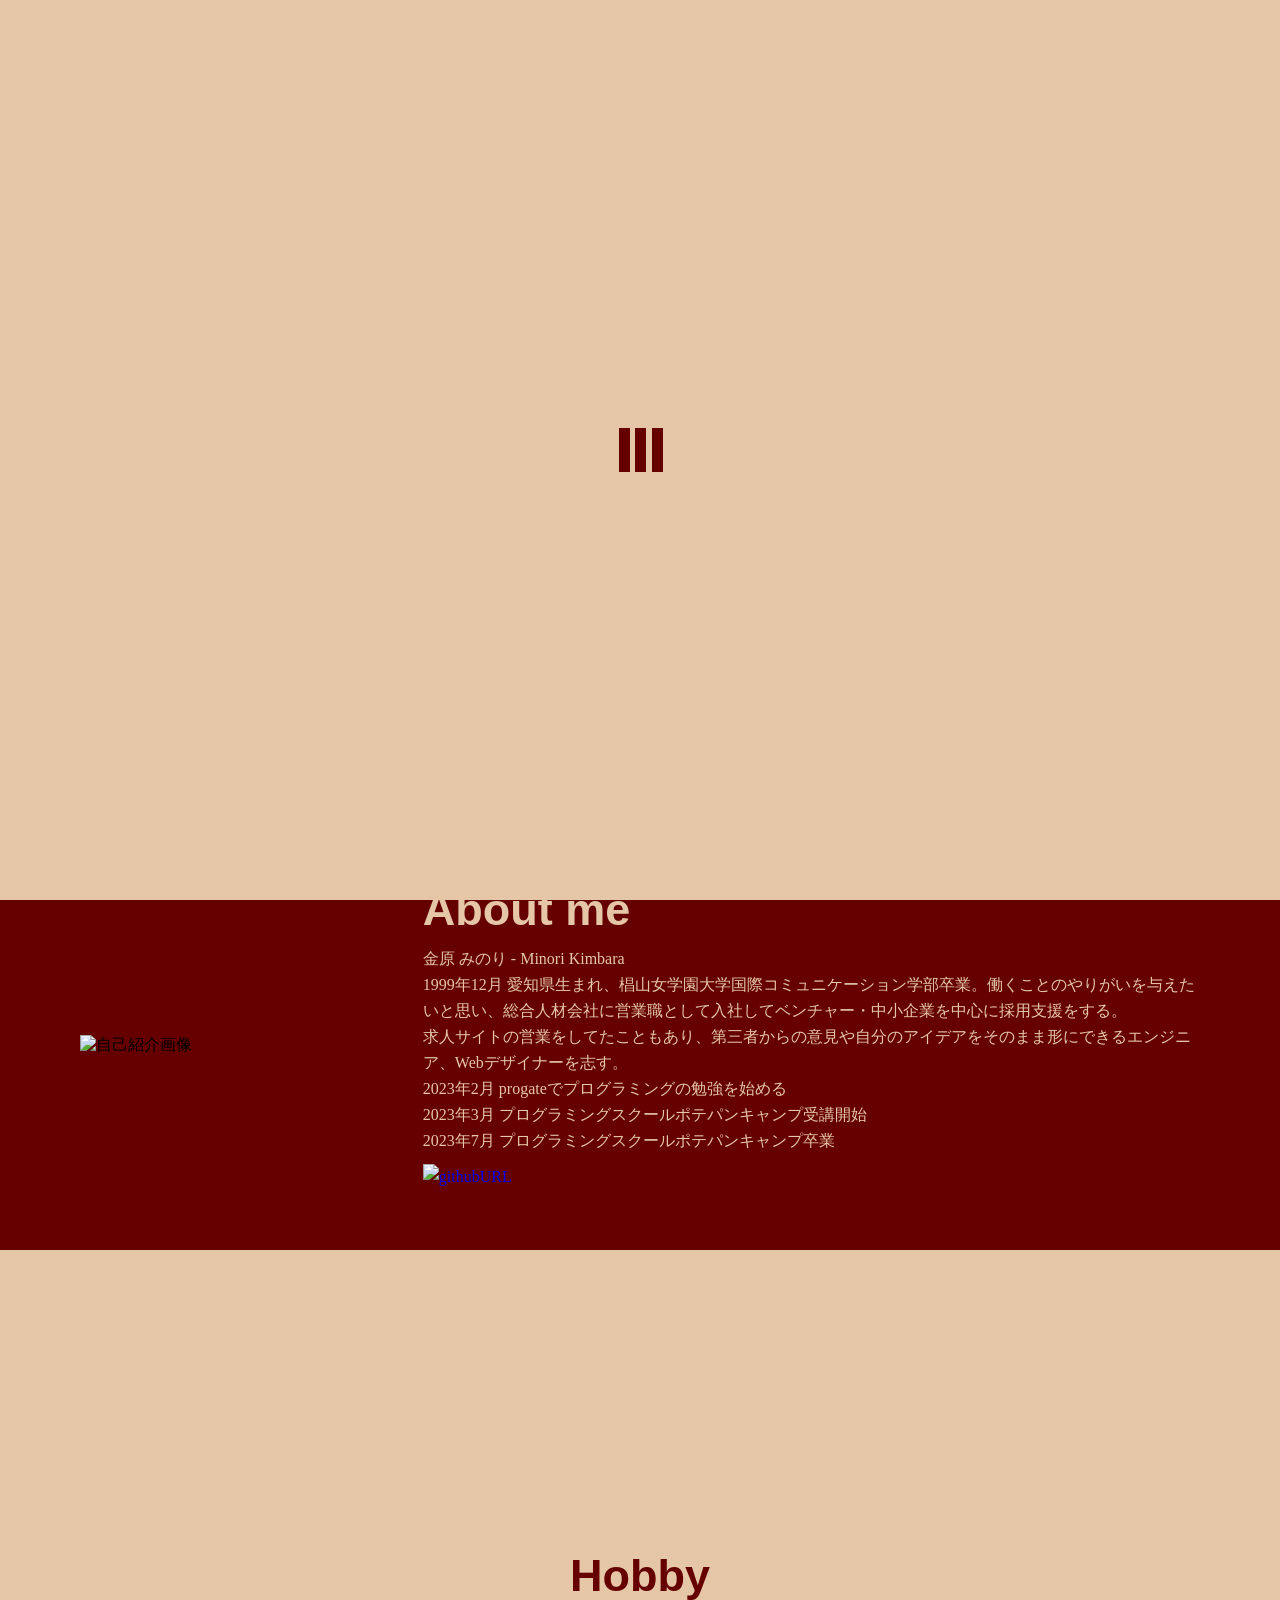
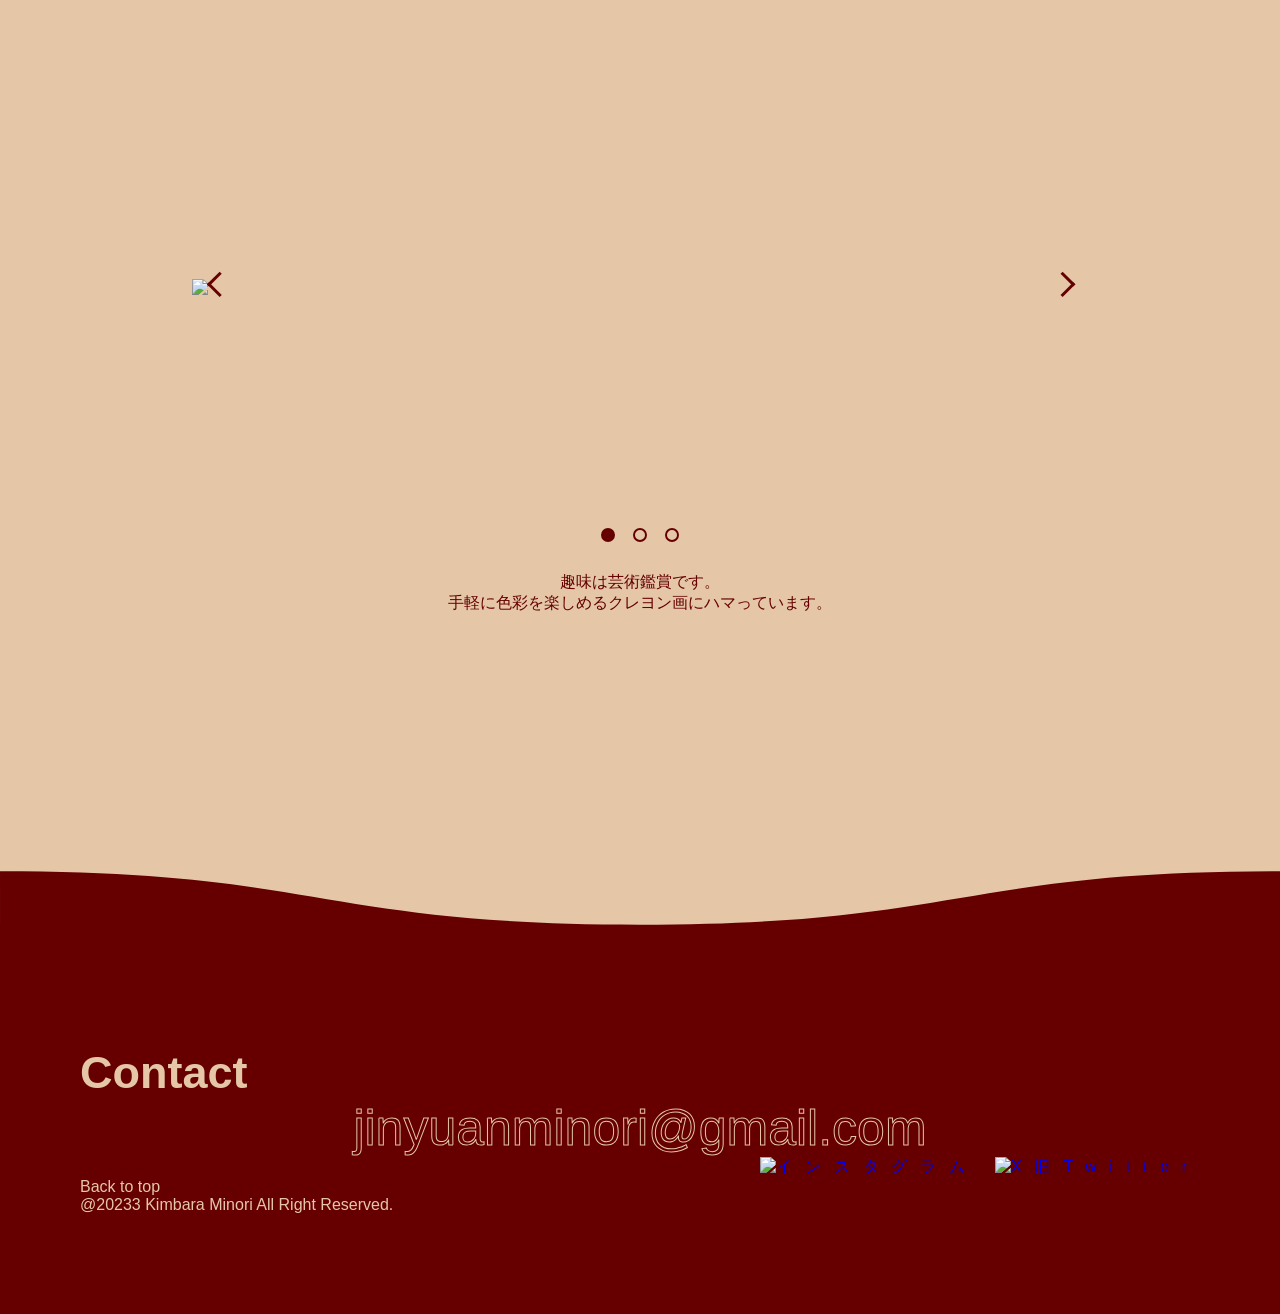
==== index.html @ 6aae975d "first commit" ====
<!DOCTYPE html>
<html>
  <head>
    <meta charset="UTF-8">
    <meta name="viewport" content="width=device-width, user-scalable=no, initial-scale=1.0, maximum-scale=1.0, minimum-scale=1.0">
    <meta http-equiv="X-UA-Compatible" content="ie=edge">
    
    <title>ポートフォリオ</title>
    <link rel="stylesheet" href="style.css">
    <script src="https://code.jquery.com/jquery-3.6.0.min.js"></script>
  </head>

  <body>
    <div class="loader-bg">
      <div class="loader"></div>
    </div>
    <header class="Header HeaderLayout ">
      <div class="HeaderContainer">
        <a class="HeaderLogo"href="#Top" target="_blank"><img alt="ヘッダーロゴ" src="/Users/kimbaraminori/Downloads/PFlogo_crop_page-0001.jpg">
          <img class="HeaderLogo_img__sp"
          src="/Users/kimbaraminori/Downloads/PFlogo_crop_page-0001.jpg"
          alt="ヘッダーロゴ"
          data-src="/Users/kimbaraminori/Downloads/PFlogo_crop_page-0001.jpg"
          decoding="async"
          data-src-webp="/Users/kimbaraminori/Downloads/PFlogo_crop_page-0001.jpg">
        </a>
        <div class="navham">
          <div class="hamburger">
            <span></span>
            <span></span>
            <span></span>
          </div>
        <nav class="globalMenuSp">
          <ul>
            <li><a href="#Aboutpage">ABOUT</a></li>
            <li><a href="#Hobbypage">HOBBY</a></li>
            <li><a href="#Contactpage">CONTACT</a></li>
          </ul>
        </nav>
      </div>

          <ul class="HeaderLists" id="Top">
            <a class="HeaderLogo" href="#Top"></a>
            <li class="HeaderList">
              <a class="HeaderLink"href="#Aboutpage">
                <span>ABOUT</span>
              </a>
            </li>

            <li class="HeaderList">
              <a class="HeaderLink"href="#Hobbypage">
                <span>HOBBY</span>
              </a>
            </li>
        
            <li class="HeaderList">
              <a class="HeaderLink"href="#Contactpage">
                <span>CONTACT</span>
              </a>
            </li>
          </ul>
        </nav>
      </div>
    </header>

<main>

  <div class="FirstView__container"> 
    <section class="Topimage">
      <img class="Topimage__main-image Topimage__main-image_sp"
        src="/Users/kimbaraminori/Downloads/14012144814012144.jpg"
        alt="スマホ版画像"
        data-src="/Users/kimbaraminori/Downloads/14012144814012144.jpg"
        decoding="async"
        data-src-webp="/Users/kimbaraminori/Downloads/14012144814012144.jpg">
      <div class="FirstViewContents"> 
        <div class="FirstViewContent">
          <h2 class="FirstView">MINORI<br>KIMBARA<br>PORTFOLIO</h2>
          <h5>Thank you for coming to see</h5>
        </div>
      </div>
    </section>
  </div>   
</main>
  <div class="About" id="Aboutpage">
    <section class="AboutWrapper">
      <img class="Aboutphoto" src="/Users/kimbaraminori/Downloads/ap (1).jpg" alt="自己紹介画像">
      <div class="About_Title">
        <h2>About me</h2>
        <p>金原 みのり - Minori Kimbara<br>1999年12月 愛知県生まれ、椙山女学園大学国際コミュニケーション学部卒業。働くことのやりがいを与えたいと思い、総合人材会社に営業職として入社してベンチャー・中小企業を中心に採用支援をする。
          <br>求人サイトの営業をしてたこともあり、第三者からの意見や自分のアイデアをそのまま形にできるエンジニア、Webデザイナーを志す。
          <br>2023年2月  progateでプログラミングの勉強を始める
          <br>2023年3月 プログラミングスクールポテパンキャンプ受講開始
          <br>2023年7月 プログラミングスクールポテパンキャンプ卒業
          <br><a class="github"href="https://github.com/Uiro22?tab=repositories">
            <img alt="githubURL" src="/Users/kimbaraminori/Downloads/名称未設定のデザイン (1) (1).jpg"></a>
          </p>
      </div>
    </section>
  </div>

    <div class="Hobby" id="Hobbypage">
      <h2>Hobby</h2>
      <div class="slide-wrapper">
        <div id="slide" class="slide">
          <div>
            <img src="/Users/kimbaraminori/Downloads/crayon.jpg">
          </div>
          <div>
            <img src="/Users/kimbaraminori/Downloads/crayon3.jpg">
          </div>
          <div>
            <img src="/Users/kimbaraminori/Downloads/crayon2.jpg">
          </div>
        </div>
        <span id="prev" class="prev"></span>
        <span id="next" class="next"></span>
        <ul class="indicator" id="indicator">
          <li class="list"></li>
          <li class="list"></li>
          <li class="list"></li>
        </ul>
      </div>
      <p>趣味は芸術鑑賞です。<br>手軽に色彩を楽しめるクレヨン画にハマっています。</p>
    </div>

    <footer>
      <svg viewBox="0 0 120 28">
        <defs>
          <filter id="goo">
            <feGaussianBlur in="SourceGraphic" stdDeviation="2" result="blur" />
            <feColorMatrix in="blur" mode="matrix" values="
                  1 0 0 0 0  
                  0 1 0 0 0  
                  0 0 1 0 0  
                  0 0 0 13 -9" result="goo" />
            <feBlend in="SourceGraphic" in2="goo" />
          </filter>
          <path id="wave" d="M 0,10 C 30,10 30,15 60,15 90,15 90,10 120,10 150,10 150,15 180,15 210,15 210,10 240,10 v 28 h -240 z" />
        </defs> 
        <g class="gooeff">
          <use id="wave1" class="wave" xlink:href="#wave" x="0" y="1" />
      </svg>
      <div class="Contact" id="Contactpage">
        <h2>Contact</h2>
        <a href="mailto:jinyuanminori@gmail.com" class="contact_link">jinyuanminori@gmail.com</a>
        <div class="Contactsns">
        <a class="Insta"href="https://www.instagram.com/_____ldwj/">
        <img alt="インスタグラム" src="/Users/kimbaraminori/Downloads/インスタ.jpg"></a>
        <a class="X"href="https://twitter.com/Pp_minori2">
        <img alt="X旧Twitter" src="/Users/kimbaraminori/Downloads/Twitter.jpg"></a>
        </div>
        <a class="footer_link"href="#Top">
          <span>Back to top</span>
        </a>
        <p>@20233 Kimbara Minori All Right Reserved.</p>
        </div>
      </footer>
    <script src="script.js"></script>
  </body>
</html>
---- style.css ----
html, body, div, span, object, iframe,
h1, h2, h3, h4, h5, h6, p, blockquote, pre,
abbr, address, cite, code,
del, dfn, em, ins, kbd, q, samp,
small, strong, sub, sup, var,
b, i,
dl, dt, dd, ol, ul, li,
fieldset, form, label, legend,
table, caption, tbody, tfoot, thead, tr, th, td,
article, aside, canvas, details, figcaption, figure,
footer, header, hgroup, menu, nav, summary,
time, mark, audio, video {
    margin:0;
    padding:0;
    border:0;
    outline:0;
    font-size:100%;
    vertical-align:baseline;
    background:transparent;
}

.html{
    -webkit-text-size-adjust: 100%;
}

body {
    -webkit-font-smoothing: antialiased;
    position: relative;
}

.loader-bg {
    width: 100vw;
    height: 100vh;
    position: fixed;
    top: 0;
    left: 0;
    z-index: 9999;
    background-color: #e5c7a8;
    display: flex;
    justify-content: center;
    align-items: center;
}

.loader,
.loader:before,
.loader:after {
    background: #660000;
    -webkit-animation: load1 1s infinite ease-in-out;
    animation: load1 1s infinite ease-in-out;
    width: 1em;
    height: 4em;
}

.loader {
    color: #660000;
    text-indent: -9999em;
    margin: 88px auto;
    position: relative;
    font-size: 11px;
    -webkit-transform: translateZ(0);
    -ms-transform: translateZ(0);
    transform: translateZ(0);
    -webkit-animation-delay: -0.16s;
    animation-delay: -0.16s;
}

.loader:before,
.loader:after {
    position: absolute;
    top: 0;
    content: '';
}

.loader:before {
    left: -1.5em;
    -webkit-animation-delay: -0.32s;
    animation-delay: -0.32s;
}

.loader:after {
    left: 1.5em;
}

@-webkit-keyframes load1 {
    0%,
    80%,
    100% {
    box-shadow: 0 0;
    height: 4em;
    }
    40% {
    box-shadow: 0 -2em;
    height: 5em;
    }
}

@keyframes load1 {
    0%,
    80%,
    100% {
    box-shadow: 0 0;
    height: 4em;
    }
    40% {
    box-shadow: 0 -2em;
    height: 5em;
    }
}

.navham {
    display: none;
}

@media screen and (max-width: 1080px) {
    .navham {
        display: block;
    }

    .hamburger {
        display : block;
        position: fixed;
        z-index : 3;
        right : 23px;
        top   : 23px;
        width : 42px;
        height: 42px;
        cursor: pointer;
        text-align: center;
    }
    .hamburger span {
        display : block;
        position: absolute;
        width   : 30px;
        height  : 2px ;
        left    : 6px;
        background : #660000;
        -webkit-transition: 0.3s ease-in-out;
        -moz-transition   : 0.3s ease-in-out;
        transition        : 0.3s ease-in-out;
    }

    .hamburger span:nth-child(1) {
        top: 10px;
    }

    .hamburger span:nth-child(2) {
        top: 20px;
    }

    .hamburger span:nth-child(3) {
        top: 30px;
    }

    .hamburger.active span:nth-child(1) {
        top : 16px;
        left: 6px;
        background :#fff;
        -webkit-transform: rotate(-45deg);
        -moz-transform   : rotate(-45deg);
        transform        : rotate(-45deg);
    }

    .hamburger.active span:nth-child(2),
    .hamburger.active span:nth-child(3) {
        top: 16px;
        background :#fff;
        -webkit-transform: rotate(45deg);
        -moz-transform   : rotate(45deg);
        transform        : rotate(45deg);
    }

    nav.globalMenuSp {
        position: fixed;
        z-index : 2;
        top  : 0;
        left : 0;
        color: #fff;
        background: rgba(0,0,0,0.7);
        text-align: center;
        width: 100%;
        opacity: 0;
        transition: opacity .6s ease, visibility .6s ease;
        height: 100%;
    }

    nav.globalMenuSp ul {
        margin: 0 auto;
        width: 100%;
        margin-top: 65px;
        margin-bottom: 20px;
        padding: 80;
    }

    nav.globalMenuSp ul li {
        list-style-type: none;
        width: 100%;
        transition: .4s all;
    }

    nav.globalMenuSp ul li:last-child {
        padding-bottom: 0;
    }

    nav.globalMenuSp ul li:hover{
        background :#ddd;
    }

    nav.globalMenuSp ul li a {
        display: block;
        color: #fff;
        padding: 1em 0;
        text-decoration :none;
        text-align: center;
        font-weight: 700;
        font-size: 30px;
    }

    nav.globalMenuSp.active {
        opacity: 100;
    }
}

@media screen and (max-width: 767px) {
    .HeaderLayout {
        padding-top: 15px;
        padding-bottom: 15px;
    }
}

@media screen and (max-width: 1080px) {
    .HeaderLayout {
        background-color: #e5c7a8;
        z-index: 10;
    }
}

@media screen and (max-width: 1080px) {
    .HeaderLayout {
        position: fixed !important;
    }
}

@media screen and (max-width: 1080px) {
    main {
        padding-top: 60px;
    }
}

.Header{
    width: 100%;
    padding-top: 20px;
    padding-bottom: 20px;
}

.HeaderLayout{
    width: 100%;
    position: absolute;
    padding-top: 40px;
    padding-bottom: 20px;
}

.HeaderContainer{
    margin-left: 36px;
    display: flex;
    justify-content: space-between;
    margin: 0 36px;
    max-width: 100%;
    position: relative;
}

.HeaderContainer>*:last-child {
    display: inline-flex;
}

@media screen and (max-width: 767px) {
    .HeaderContainer {
        max-width: 100%;
        margin: 0 20px;
    }
}

.body {
    font-family: sans-serif;
    line-height:1;
    font-size: 14px;
    font-weight: 500;
}


.HeaderLists{
    align-items: center;
    display: flex;
    justify-content: space-between;
}

@media screen and (max-width: 1080px) {
    .HeaderLists {
        overflow-y: scroll;
        position: fixed;
        top: 60px;
        left: 100%;
        width: 100%;
        display: block;
        padding-top: 20px;
        padding-bottom: 75px;
        transition: transform .5s;
        z-index: 99;
        background-color: rgba(0, 0, 0, .8);
        -webkit-overflow-scrolling: touch;
        height: 100%;
    }
}


@media screen and (min-width: 768px) {
    .HeaderList:hover {
        opacity: .8;
    }
}

@media screen and (min-width: 768px) {
    .HeaderList {
        transition: opacity .2s;
    }
}

.HeaderLink{
    color:#660000;
}

.HeaderList{
    font-family: 'PT Sans','Noto Sans JP', sans-serif;
    text-decoration: none;
    font-weight: 700;
    word-break: break-all;
    display: flex;
    white-space:nowrap;
    margin-right: 45px;
}

.HeaderList span {
    display: block;
    font-weight: 900;
    text-align: center;
    font-size: 30px;
}

@media screen and (min-width: 768px) {
    .HeaderList {
        transition: opacity .2s;
    }
}

.HeaderLogo {
    height: 20px;
    width: auto;
    display: block;
}

@media screen and (min-width: 768px) {
    .HeaderLogo {
        transition: opacity .2s;
    }
}

@media screen and (min-width: 768px) {
    .HeaderLogo:hover {
        opacity: .8;
    }
}

@media screen and (max-width: 1080px) {
    .HeaderLogo_img__sp{
        padding-bottom: 100px;
    }
}

@media screen and (max-width: 1080px) {
    .HeaderLogo_img__sp{
        display: block;
    }
}

.HeaderLogo img {
    max-width: 6%;
    height: auto;
    vertical-align: middle;
}

.HeaderLogo_img__sp{
    display: none;
    height: 16px;
    width: auto;
}

nav ul li{
    list-style:none;
    display: block;
    text-align: left;
    
}

main section {
    display: block;
}

.Topimage{
    background-image: url(/Users/kimbaraminori/Downloads/194729666194729666.jpg);
    background-size: cover;
    background-position: center;
    padding-top: 150px;
    padding-bottom: 400px
}

img {
    border: 0;
    vertical-align: middle;
}

@media screen and (max-width: 767px) {
    .Topimage {
        background-image: none;
        padding-top: 0;
        padding-bottom: 35px;
        background-color: #e5c7a8;
    }
}

.Topimage__main-image{
    width: 100%;
}

.Topimage__main-image_sp {
    display: none;
}

@media screen and (max-width: 767px) {
    .Topimage__main-image_sp {
        display: block;
    }
}

.FirstView{
    color: #660000;
    font-family: 'Zen Kaku Gothic New', sans-serif;
    font-size: 50px;
    font-weight: 900;
    line-height: 54px;
    margin-bottom: 15px;
    text-align: left;
    margin-top: 20px;
    margin-left: 20px;
}

.FirstView {
    transform: translateY(-100%);
    opacity: 0;
    transition: transform 1s ease-in-out, opacity 1s ease-in-out;
}

.FirstView.animated {
    transform: translateY(0);
    opacity: 1;
}

.About_Title h2.animated {
    transform: translateY(0);
    opacity: 1;
}

.FirstViewContent h5 {
    font-size: 20px;
    font-weight: 300;
    font-family: 'Zen Kaku Gothic New', sans-serif;
    margin-left: 20px;
    color: #660000;
}

@media screen and (max-width: 767px) {
    .FirstViewContents{
        font-size: 20px;
        line-height: 36px;
        margin-left: calc(((100vw - 100%)/2)*-1);
        margin-right: calc(((100vw - 100%)/2)*-1);
    }
}

.FirstViewContents{
    padding: 0 50px;
    max-width: 1140px;
    padding-left: 50px;
    padding-right: 50px;
    margin-left: auto;
    margin-right: auto;
    position: relative;
}

@media screen and (max-width: 767px) {
    .FirstViewContents {
        margin-top: -45vw;
    }
}

@media screen and (max-width: 767px) {
    .FirstViewContents {
        max-width: none;
        padding-left: 20px;
        padding-right: 20px;
    }
}

@media screen and (max-width: 767px) {
    .FirstViewContents {
        margin-bottom: 20px;
        width: 100%;
    }
}


.FirstViewContent{
    margin-bottom: 70px;
    width: fit-content;
}

a {
    margin:0;
    padding:0;
    font-size:100%;
    vertical-align:baseline;
    background:transparent;
    text-decoration: none;
}

del {
    text-decoration: line-through;
}

abbr[title], dfn[title] {
    border-bottom:1px dotted;
    cursor:help;
}

table {
    border-collapse:collapse;
    border-spacing:0;
}

.AboutWrapper {
    max-width: 1140px;
    margin-left: auto;
    margin-right: auto;
    padding-left: 80px;
    padding-right: 80px;
    position: relative;
    align-items: center;
    display: flex;
    justify-content: space-between;
}

@media screen and (max-width: 1024px) {
    .AboutWrapper {
        flex-direction: column;
    }
}

@media screen and (max-width: 767px) {
    .AboutWrapper {
        max-width: none;
        padding-left: 20px;
        padding-right: 20px;
        padding-bottom: 20px;
    }
}

.About {
    background-color: #660000;
    padding: 44px 0px;
}

@media screen and (max-width: 767px) {
    .About {
        padding: 30px 0;
    }
}

.Aboutphoto {
    width: 40%;
    object-fit: contain;
}

@media screen and (max-width: 1024px) {
    .Aboutphoto {
        margin-bottom: 16px;
        width: 75%;
    }
}

@media screen and (max-width: 767px) {
    .Aboutphoto {
        width: 100%;
    }
}

.About_Title {
    display: flex;
    flex-direction: column;
    width: 100%;
    align-items: flex-start;
    margin-bottom: 0;
    margin-left: 32px;
    color: #e5c7a8;
}

@media screen and (max-width: 1024px) {
    .About_Title {
        margin-left: 0;
        width: 75%;
    }
}

@media screen and (max-width: 767px) {
    .About_Title {
        margin-bottom: 0;
        width: 100%;
    }
}

.About_Title h2 {
    font-family: 'PT Sans','Noto Sans JP', sans-serif;
    color: #e5c7a8;
    font-size: 45px;
    width: 100%;
    font-weight: 900;
    margin-bottom: 10px;
}

@media screen and (max-width: 767px) {
    .About_Title h2 {
        font-size: 33px;
        line-height: 1.2;
        text-align: center;
    }
}

@media screen and (max-width: 400px) {
    .About_Title h2 {
        font-size: 33px;
        line-height: 1.4;
        white-space: pre;
        word-break: keep-all;
    }
}

@media screen and (max-width: 767px) {
    .About_Title h2 span {
        letter-spacing: 1px;
    }
}

@media screen and (max-width: 400px) {
    .About_Title br {
        display: block;
    }
}

.About_Title p {
    font-size: 16px;
    line-height: 26px;
    margin-bottom: 16px;
}

@media screen and (max-width: 767px) {
    .About_Title p {
        font-size: 16px;
        line-height: 21px;
    }
}

.github img {
    padding-top: 10px;
    width: 8%;
}

.Hobby {
    background-color: #e5c7a8;
    padding-top: 300px;
    padding-bottom: 700px;
    display: flex;
    flex-direction: column;
    justify-content: center;
    align-items: center;
    font-family: 'PT Sans','Noto Sans JP', sans-serif;
}

.Hobby h2 {
    color: #660000;
    font-size: 45px;
    width: 100%;
    font-weight: 900;
    margin-bottom: 10px;
    text-align: center;
}

@media screen and (max-width: 767px) {
    .Hobby h2 {
        font-size: 33px;
    }
}

.Hobby p {
    color: #660000;
    padding-top: 10px;
    text-align: center;
}

.slide-wrapper {
    width: 50%;
    height: 500px;
    position: relative;
    overflow: hidden;
    border-radius: 15px;
}

.slide {
    width: 350%;
    height: 100%;
    display: flex;
    transition: all .8s;
}

.slide div {
    width: 35%;
    height: 100%;
    display: flex;
    justify-content: center;
    align-items: center;
}

.slide img {
    width: 100%;
    height: auto;
}

.slide1 {
    transform: translateX(0);
    border-radius: 10px;
}

.slide2 {
    transform: translateX(-33.33%);
}

.slide3 {
    transform: translateX(-66.66%);
}

.next {
    position: absolute;
    width: 15px;
    height: 15px;
    right: 10px;
    bottom: 50%;
    z-index: 10;
    cursor: pointer;
    border-top: solid 3px #660000;
    border-right: solid 3px #660000;
    -webkit-transform: rotate(45deg) translateY(50%);
    transform: rotate(45deg) translateY(50%);
}

.prev {
    position: absolute;
    width: 15px;
    height: 15px;
    left: 25px;
    bottom: 50%;
    z-index: 10;
    cursor: pointer;
    border-top: solid 3px #660000;
    border-right: solid 3px #660000;
    -webkit-transform: rotate(-135deg) translateY(-50%);
    transform: rotate(-135deg) translateY(-50%);
}

.indicator {
    width: 100%;
    position: absolute;
    bottom: 20px;
    display: flex;
    column-gap: 18px;
    z-index: 10;
    justify-content: center;
    align-items: center;
}

.indicator li {
    width: 10px;
    height: 10px;
    border-radius: 50%;
    list-style: none;
    background-color: #e5c7a8;
    border: 2px #660000 solid;
    cursor: pointer;
}

.indicator li:first-of-type {
    background-color: #660000;
}

@media (max-width: 1500px) {
    .slide-wrapper {
        width: 70%;
        height: 550px;
    }

    .slide {
        width: 400%;
        height: 100%;
    }

    .slide div {
        width: 30%;
    }

    .slide img {
        max-width: 100%;
        height: auto;
    }
}

@media (max-width: 767px) {
    .slide-wrapper {
        width: 90%;
        height: 470px;
    }

    .slide {
        width: 300%;
        height: 100%;
    }

    .slide div {
        width: 33.33%;
    }
}

.Contact {
    max-width: 100%;
    padding-left: 80px;
    padding-right: 80px;
    padding-bottom: 100px;
    display: flex;
    flex-direction: column;
    justify-content: center;
    background-color: #660000;
    margin: -10px 0px 0px 0px;
    font-family: 'PT Sans','Noto Sans JP', sans-serif;
}

.Contact h2 {
    text-align: left;
    font-size: 45px;
    color: #e5c7a8;
}

@media screen and (max-width: 767px) {
    .Contact h2 {
        font-size: 30px;
    }
}

.Contact p {
    text-align: left;
    color: #e5c7a8;
}

.footer_link {
    color: #e5c7a8;
}

.contact_link {
    color: #660000;
    -webkit-text-stroke: 1px#e5c7a8;
    font-size: 50px;
    text-align: center;
    font-family: 'PT Sans','Noto Sans JP', sans-serif;
}

@media screen and (max-width: 767px) {
    .contact_link {
        font-size: 20px;
    }
}

.Contactsns {
    align-items: flex-start;
    text-align: right;
    letter-spacing: 0.8em;
}

.Contactsns img {
    width: 3%;
}

@media screen and (max-width: 767px) {
    .Contactsns img {
        width: 10%;
        padding-top: 5px;
    }
}

footer {
    width: 100%;
    position: absolute;
    bottom:0px
}

svg {
    width:100%;
}

.wave {
    animation: wave 3s linear;
    animation-iteration-count:infinite;
    fill: #660000;
}

@keyframes wave {
    to {transform: translateX(-100%);}
}
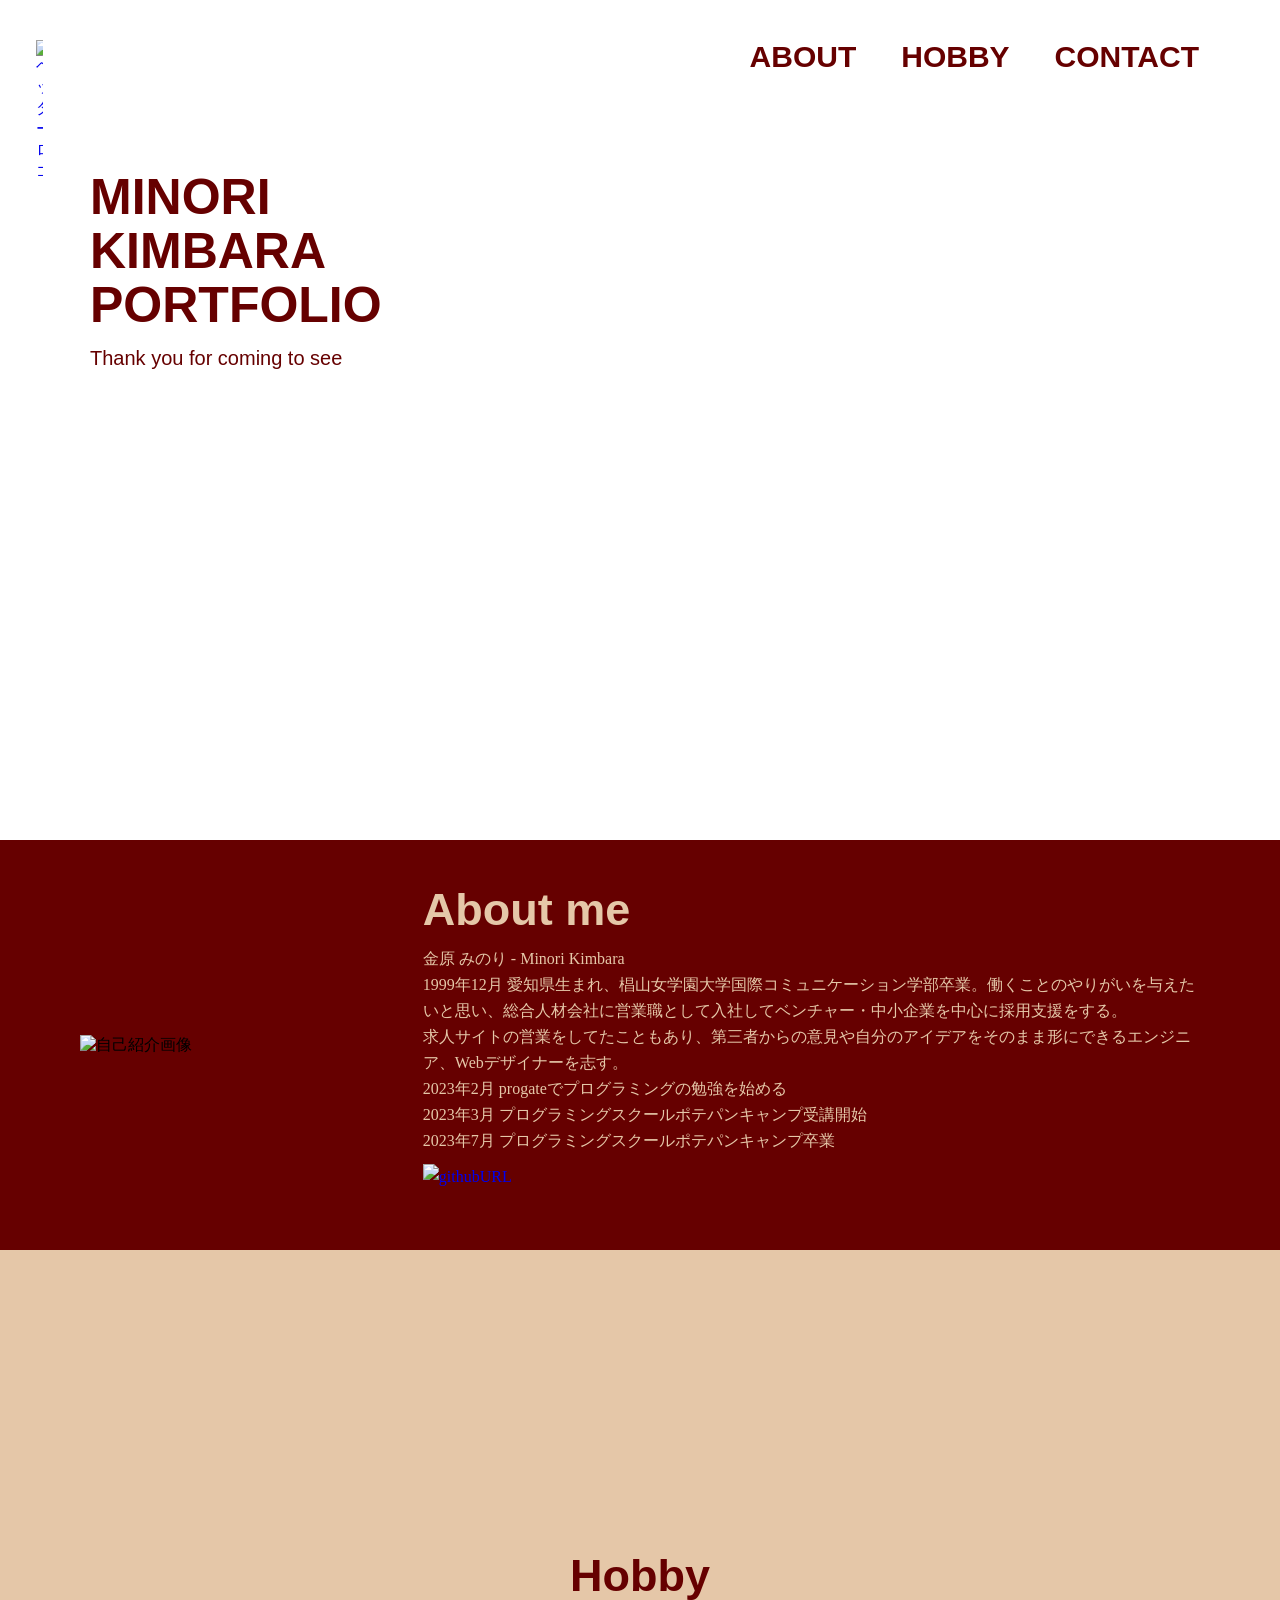
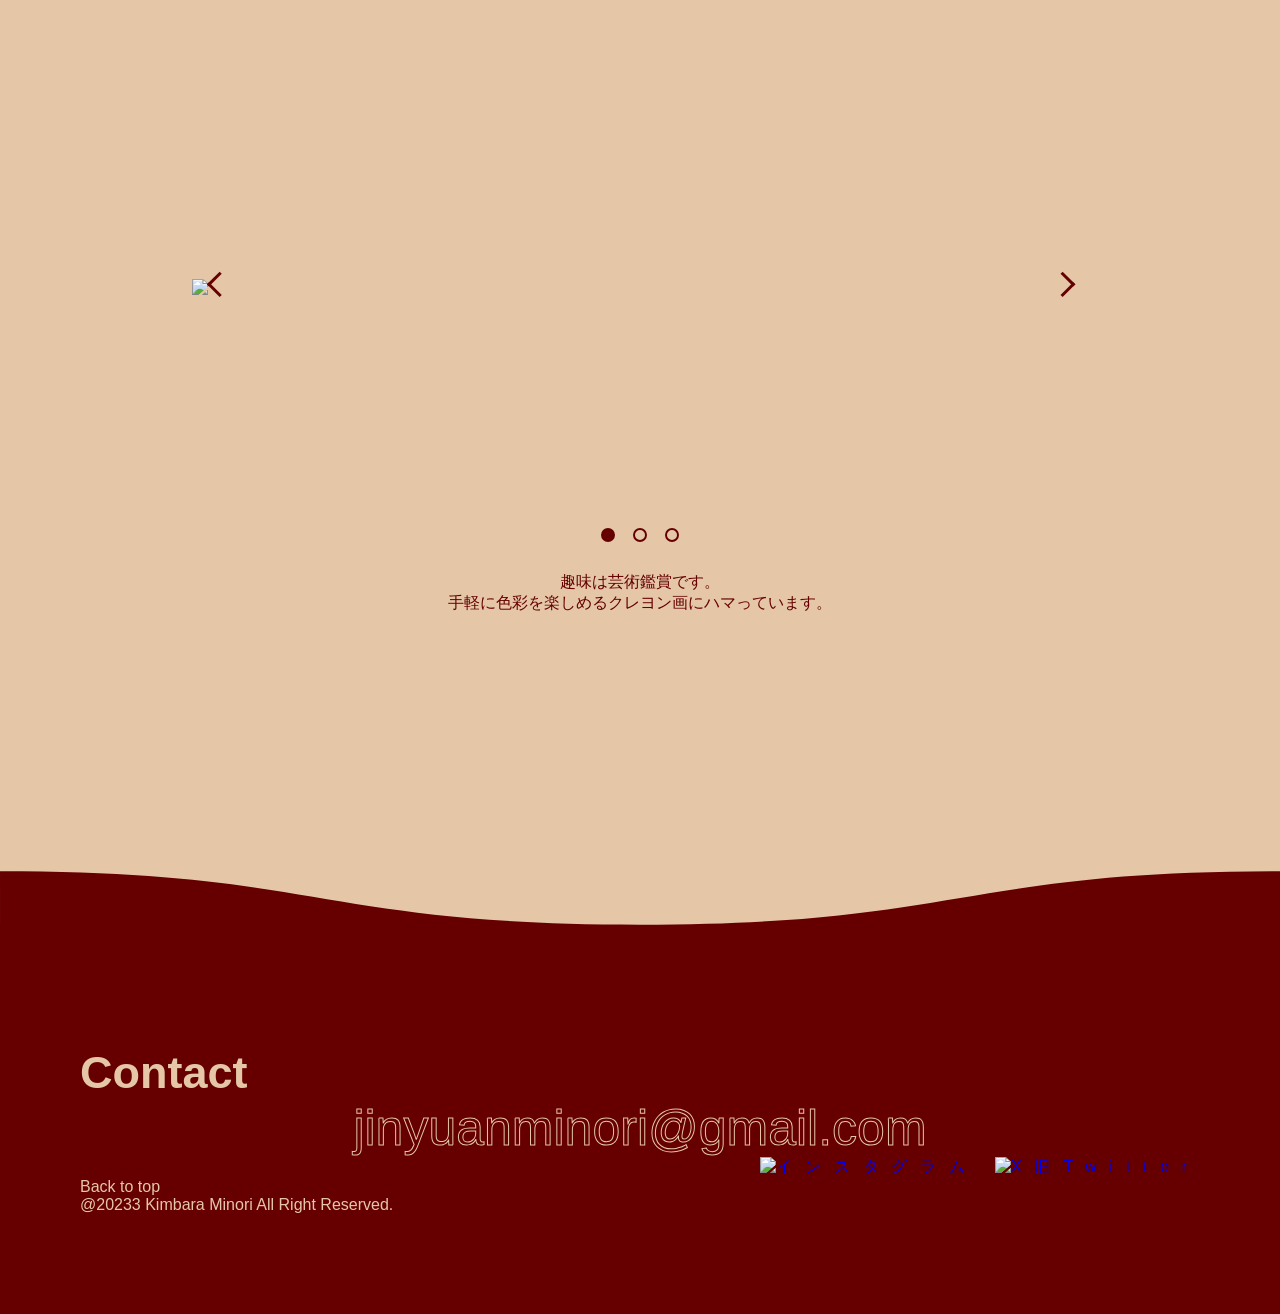
==== commit 8f845dde: "first commit" ====
--- a/index.html
+++ b/index.html
@@ -98,7 +98,6 @@
       </div>
     </section>
   </div>
-
     <div class="Hobby" id="Hobbypage">
       <h2>Hobby</h2>
       <div class="slide-wrapper">
--- a/style.css
+++ b/style.css
@@ -246,20 +246,20 @@
     }
 }
 
-.Header{
+.Header {
     width: 100%;
     padding-top: 20px;
     padding-bottom: 20px;
 }
 
-.HeaderLayout{
+.HeaderLayout {
     width: 100%;
     position: absolute;
     padding-top: 40px;
     padding-bottom: 20px;
 }
 
-.HeaderContainer{
+.HeaderContainer {
     margin-left: 36px;
     display: flex;
     justify-content: space-between;
@@ -287,7 +287,7 @@
 }
 
 
-.HeaderLists{
+.HeaderLists {
     align-items: center;
     display: flex;
     justify-content: space-between;
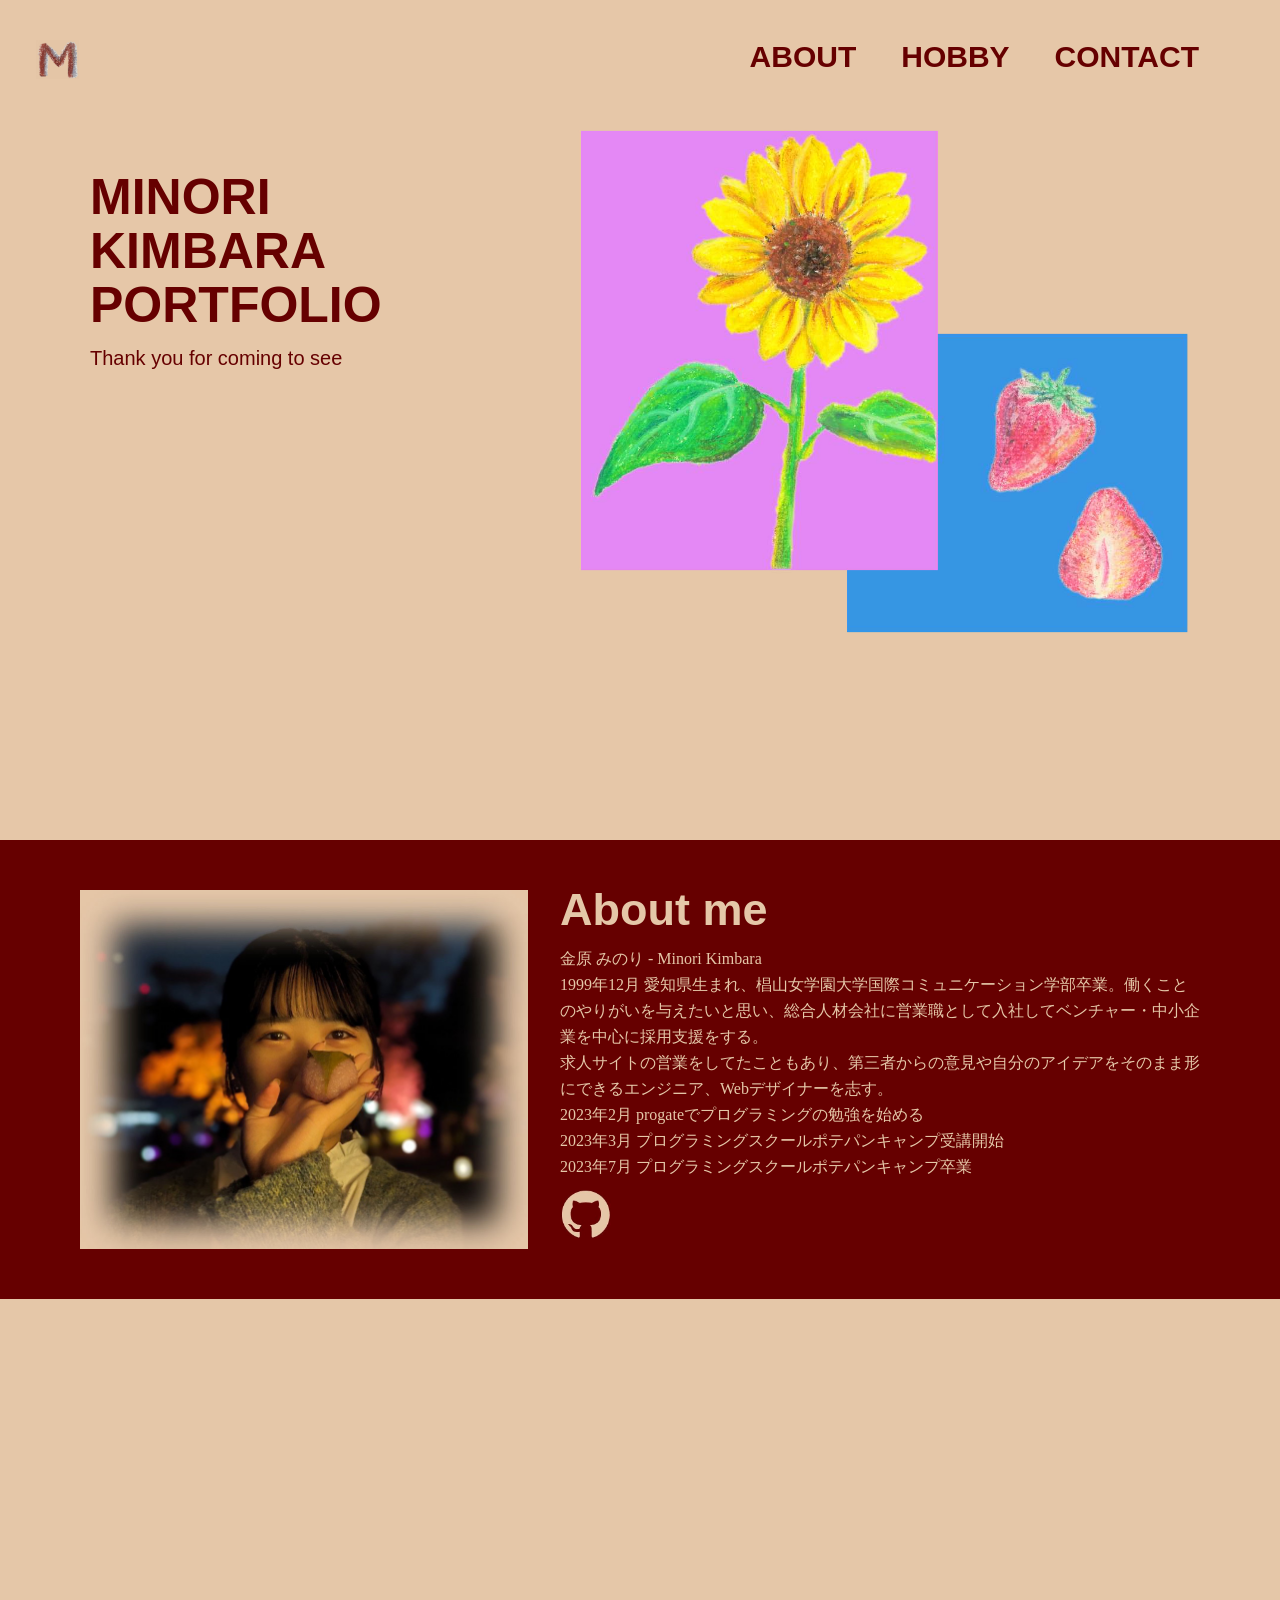
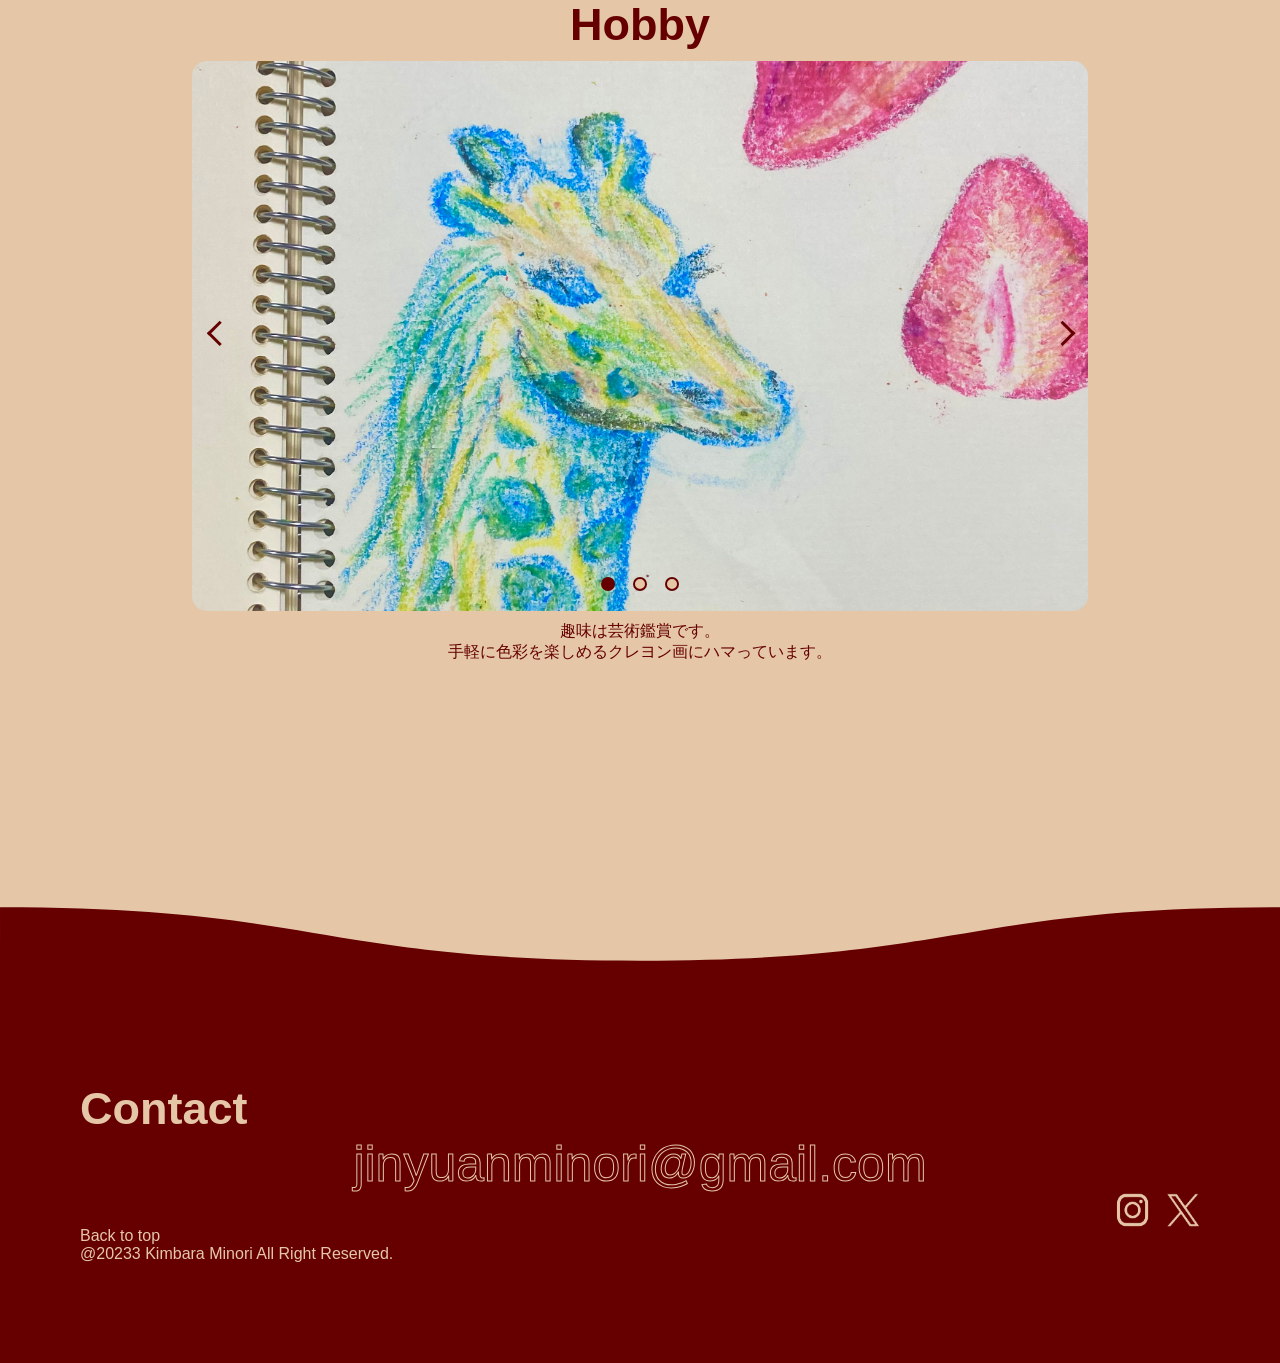
==== commit 47b19879: "画像を修正" ====
--- a/index.html
+++ b/index.html
@@ -16,13 +16,13 @@
     </div>
     <header class="Header HeaderLayout ">
       <div class="HeaderContainer">
-        <a class="HeaderLogo"href="#Top" target="_blank"><img alt="ヘッダーロゴ" src="/Users/kimbaraminori/Downloads/PFlogo_crop_page-0001.jpg">
+        <a class="HeaderLogo"href="#Top" target="_blank"><img alt="ヘッダーロゴ" src="images/pflogo.jpg">
           <img class="HeaderLogo_img__sp"
-          src="/Users/kimbaraminori/Downloads/PFlogo_crop_page-0001.jpg"
+          src="images/pflogo.jpg"
           alt="ヘッダーロゴ"
-          data-src="/Users/kimbaraminori/Downloads/PFlogo_crop_page-0001.jpg"
+          data-src="images/pflogo.jpg"
           decoding="async"
-          data-src-webp="/Users/kimbaraminori/Downloads/PFlogo_crop_page-0001.jpg">
+          data-src-webp="images/pflogo.jpg">
         </a>
         <div class="navham">
           <div class="hamburger">
@@ -68,11 +68,11 @@
   <div class="FirstView__container"> 
     <section class="Topimage">
       <img class="Topimage__main-image Topimage__main-image_sp"
-        src="/Users/kimbaraminori/Downloads/14012144814012144.jpg"
+        src="images/sptop.jpg"
         alt="スマホ版画像"
-        data-src="/Users/kimbaraminori/Downloads/14012144814012144.jpg"
+        data-src="images/sptop.jpg"
         decoding="async"
-        data-src-webp="/Users/kimbaraminori/Downloads/14012144814012144.jpg">
+        data-src-webp="images/sptop.jpg">
       <div class="FirstViewContents"> 
         <div class="FirstViewContent">
           <h2 class="FirstView">MINORI<br>KIMBARA<br>PORTFOLIO</h2>
@@ -84,7 +84,7 @@
 </main>
   <div class="About" id="Aboutpage">
     <section class="AboutWrapper">
-      <img class="Aboutphoto" src="/Users/kimbaraminori/Downloads/ap (1).jpg" alt="自己紹介画像">
+      <img class="Aboutphoto" src="images/about.jpg" alt="自己紹介画像">
       <div class="About_Title">
         <h2>About me</h2>
         <p>金原 みのり - Minori Kimbara<br>1999年12月 愛知県生まれ、椙山女学園大学国際コミュニケーション学部卒業。働くことのやりがいを与えたいと思い、総合人材会社に営業職として入社してベンチャー・中小企業を中心に採用支援をする。
@@ -93,7 +93,7 @@
           <br>2023年3月 プログラミングスクールポテパンキャンプ受講開始
           <br>2023年7月 プログラミングスクールポテパンキャンプ卒業
           <br><a class="github"href="https://github.com/Uiro22?tab=repositories">
-            <img alt="githubURL" src="/Users/kimbaraminori/Downloads/名称未設定のデザイン (1) (1).jpg"></a>
+            <img alt="githubURL" src="images/gitlogo.jpg"></a>
           </p>
       </div>
     </section>
@@ -103,13 +103,13 @@
       <div class="slide-wrapper">
         <div id="slide" class="slide">
           <div>
-            <img src="/Users/kimbaraminori/Downloads/crayon.jpg">
+            <img src="images/crayon.jpg">
           </div>
           <div>
-            <img src="/Users/kimbaraminori/Downloads/crayon3.jpg">
+            <img src="images/crayon3.jpg">
           </div>
           <div>
-            <img src="/Users/kimbaraminori/Downloads/crayon2.jpg">
+            <img src="images/crayon2.jpg">
           </div>
         </div>
         <span id="prev" class="prev"></span>
@@ -145,9 +145,9 @@
         <a href="mailto:jinyuanminori@gmail.com" class="contact_link">jinyuanminori@gmail.com</a>
         <div class="Contactsns">
         <a class="Insta"href="https://www.instagram.com/_____ldwj/">
-        <img alt="インスタグラム" src="/Users/kimbaraminori/Downloads/インスタ.jpg"></a>
+        <img alt="インスタ" src="images/insta.jpg"></a>
         <a class="X"href="https://twitter.com/Pp_minori2">
-        <img alt="X旧Twitter" src="/Users/kimbaraminori/Downloads/Twitter.jpg"></a>
+        <img alt="X旧Twitter" src="images/Twitter.jpg"></a>
         </div>
         <a class="footer_link"href="#Top">
           <span>Back to top</span>
--- a/style.css
+++ b/style.css
@@ -405,7 +405,7 @@
 }
 
 .Topimage{
-    background-image: url(/Users/kimbaraminori/Downloads/194729666194729666.jpg);
+    background-image: url("images/Topimg.jpg");
     background-size: cover;
     background-position: center;
     padding-top: 150px;
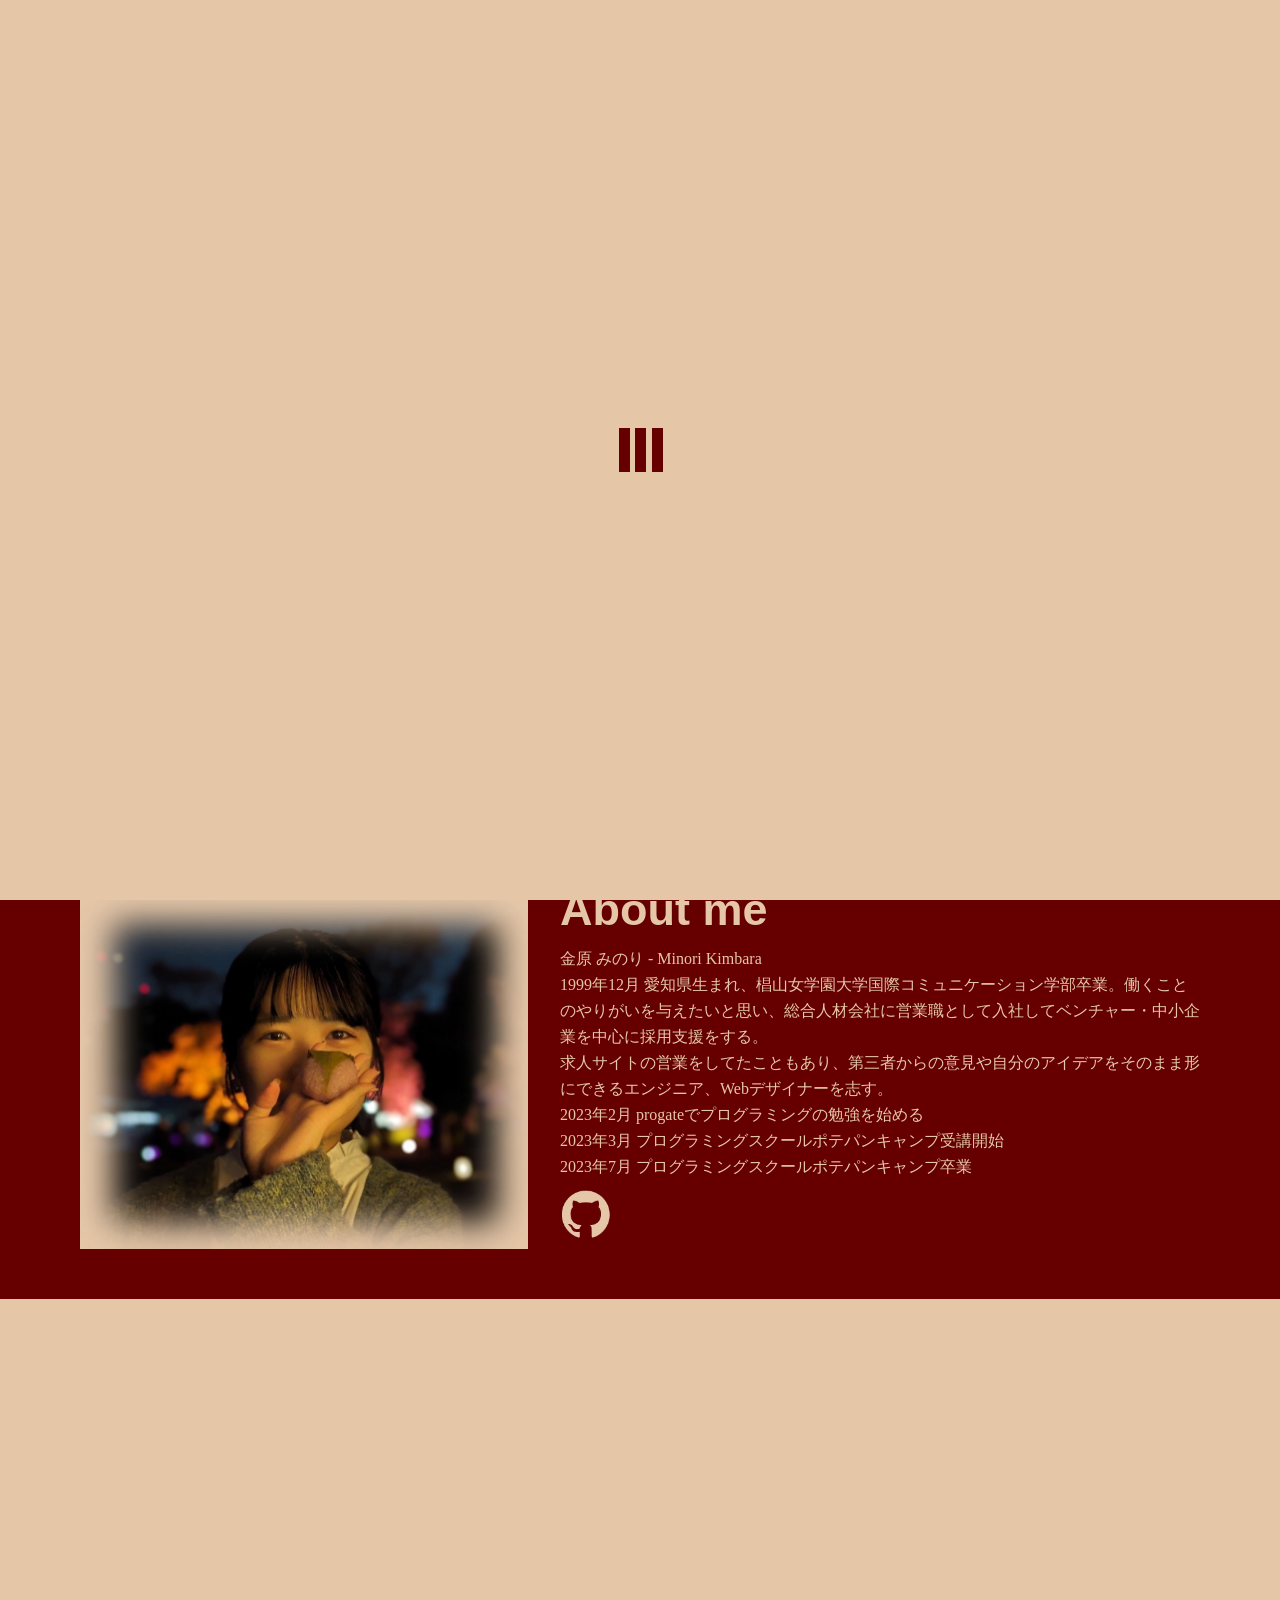
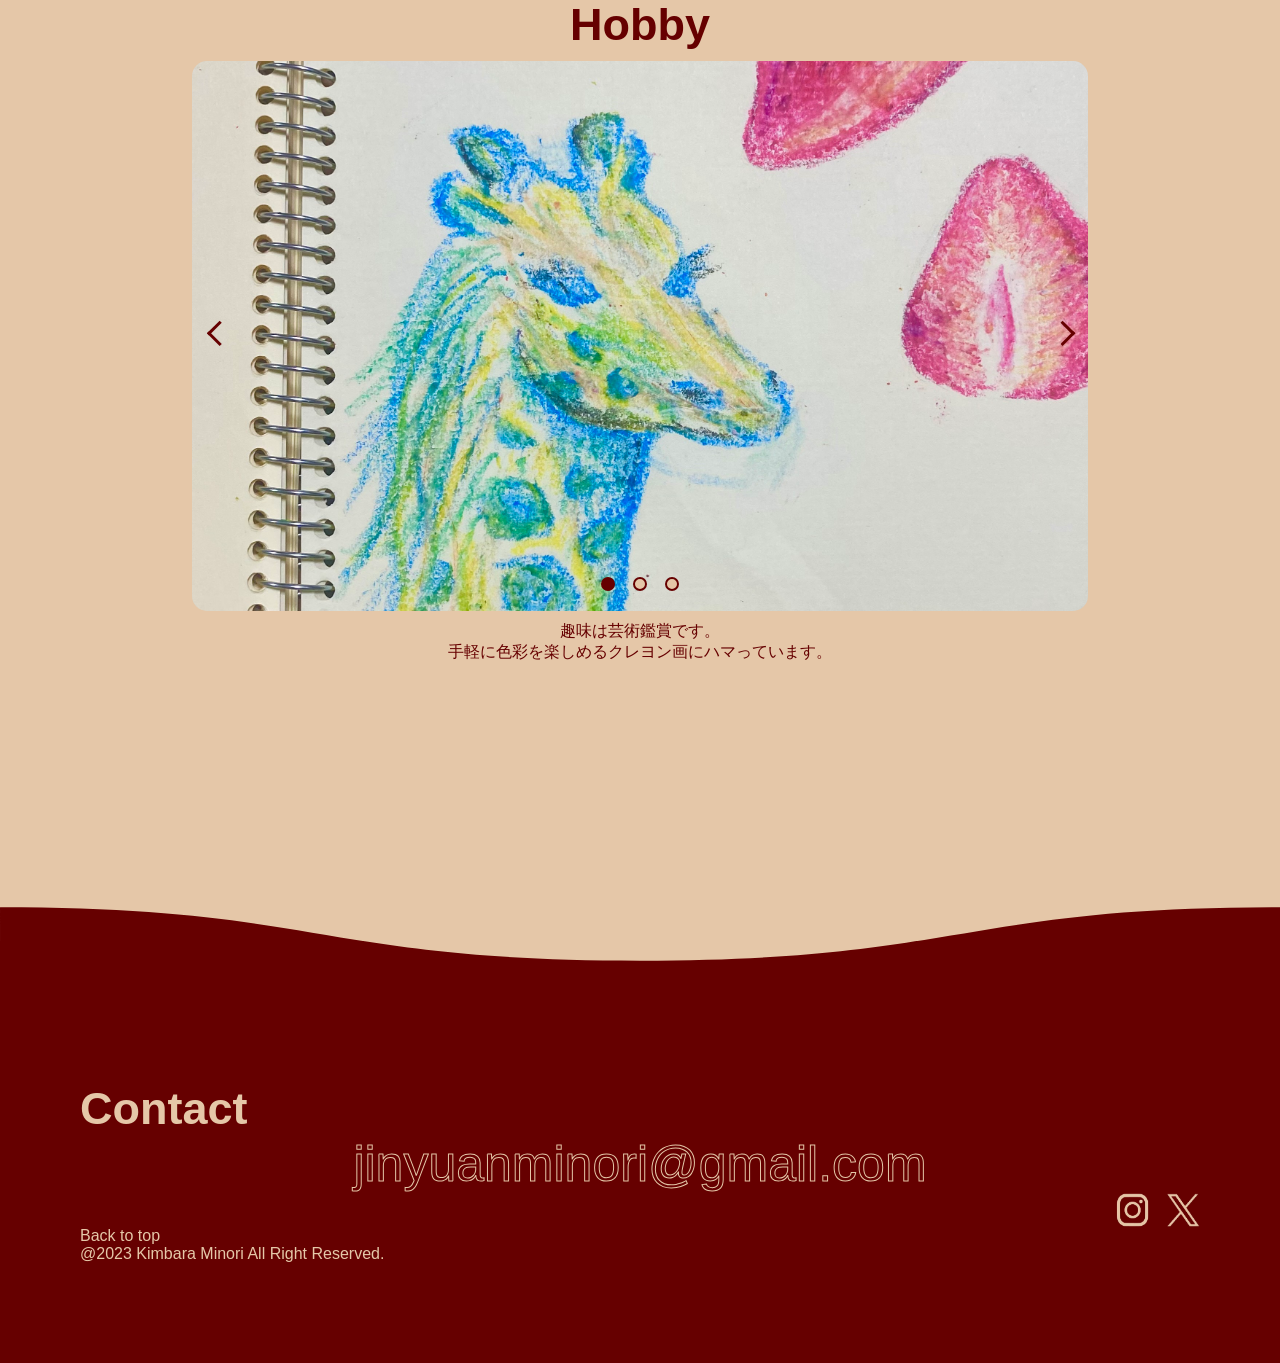
==== commit 9041152f: "右の余白とフッター修正" ====
--- a/index.html
+++ b/index.html
@@ -142,17 +142,17 @@
       </svg>
       <div class="Contact" id="Contactpage">
         <h2>Contact</h2>
-        <a href="mailto:jinyuanminori@gmail.com" class="contact_link">jinyuanminori@gmail.com</a>
-        <div class="Contactsns">
-        <a class="Insta"href="https://www.instagram.com/_____ldwj/">
-        <img alt="インスタ" src="images/insta.jpg"></a>
-        <a class="X"href="https://twitter.com/Pp_minori2">
-        <img alt="X旧Twitter" src="images/Twitter.jpg"></a>
+          <a href="mailto:jinyuanminori@gmail.com" class="contact_link">jinyuanminori@gmail.com</a>
+          <div class="Contactsns">
+          <a class="Insta"href="https://www.instagram.com/_____ldwj/">
+          <img alt="インスタ" src="images/insta.jpg"></a>
+          <a class="X"href="https://twitter.com/Pp_minori2">
+          <img alt="X旧Twitter" src="images/Twitter.jpg"></a>
         </div>
         <a class="footer_link"href="#Top">
           <span>Back to top</span>
         </a>
-        <p>@20233 Kimbara Minori All Right Reserved.</p>
+        <p>@2023 Kimbara Minori All Right Reserved.</p>
         </div>
       </footer>
     <script src="script.js"></script>
--- a/style.css
+++ b/style.css
@@ -19,13 +19,14 @@
     background:transparent;
 }
 
-.html{
+.html {
     -webkit-text-size-adjust: 100%;
 }
 
 body {
     -webkit-font-smoothing: antialiased;
     position: relative;
+    overflow-x: hidden;
 }
 
 .loader-bg {
@@ -180,7 +181,7 @@
         width: 100%;
         opacity: 0;
         transition: opacity .6s ease, visibility .6s ease;
-        height: 100%;
+        height: 60%;
     }
 
     nav.globalMenuSp ul {
@@ -311,7 +312,6 @@
     }
 }
 
-
 @media screen and (min-width: 768px) {
     .HeaderList:hover {
         opacity: .8;
@@ -404,7 +404,7 @@
     display: block;
 }
 
-.Topimage{
+.Topimage {
     background-image: url("images/Topimg.jpg");
     background-size: cover;
     background-position: center;
@@ -426,7 +426,7 @@
     }
 }
 
-.Topimage__main-image{
+.Topimage__main-image {
     width: 100%;
 }
 
@@ -485,7 +485,7 @@
     }
 }
 
-.FirstViewContents{
+.FirstViewContents {
     padding: 0 50px;
     max-width: 1140px;
     padding-left: 50px;
@@ -869,6 +869,12 @@
     }
 }
 
+@media screen and (max-width: 1080px) {
+    .footer_link span {
+        display: block;
+    }
+}
+
 .Contact p {
     text-align: left;
     color: #e5c7a8;
@@ -892,6 +898,12 @@
     }
 }
 
+@media screen and (max-width: 767px) {
+    .Contact {
+        display: block;
+    }
+}
+
 .Contactsns {
     align-items: flex-start;
     text-align: right;
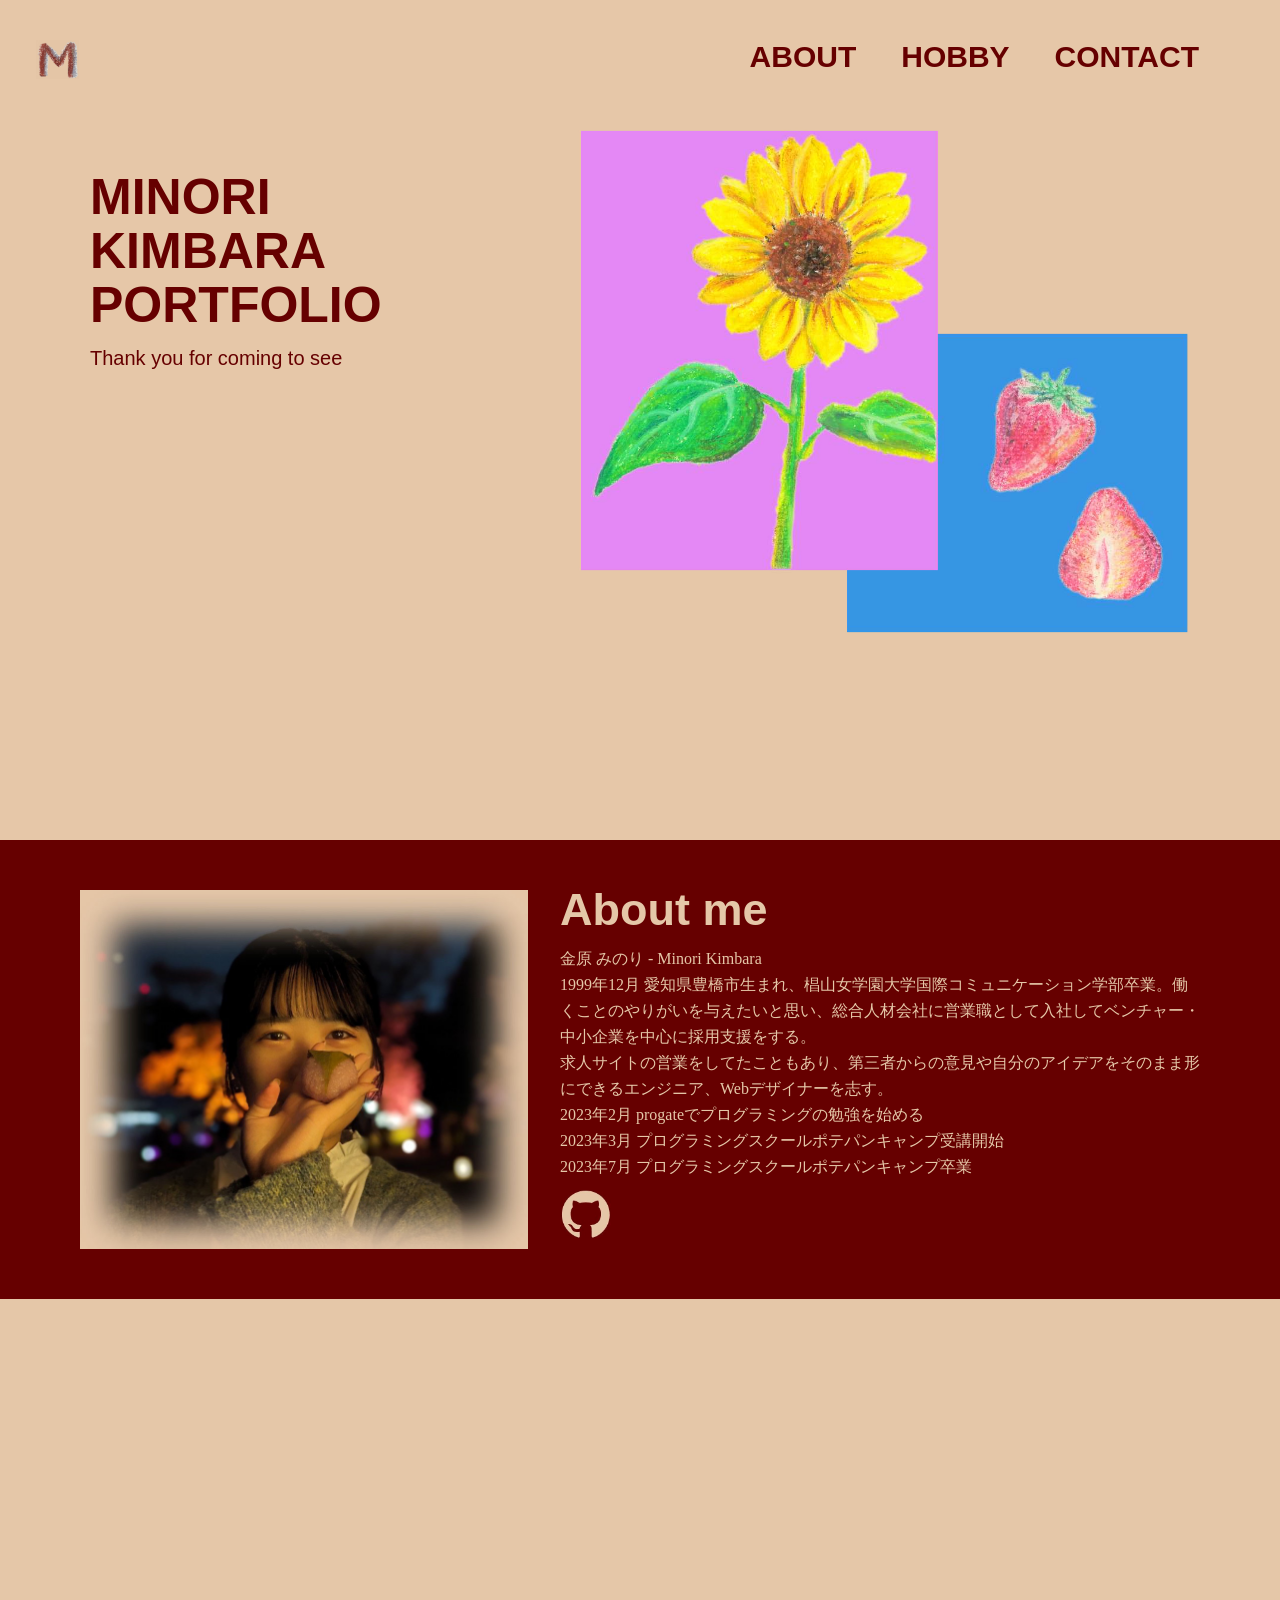
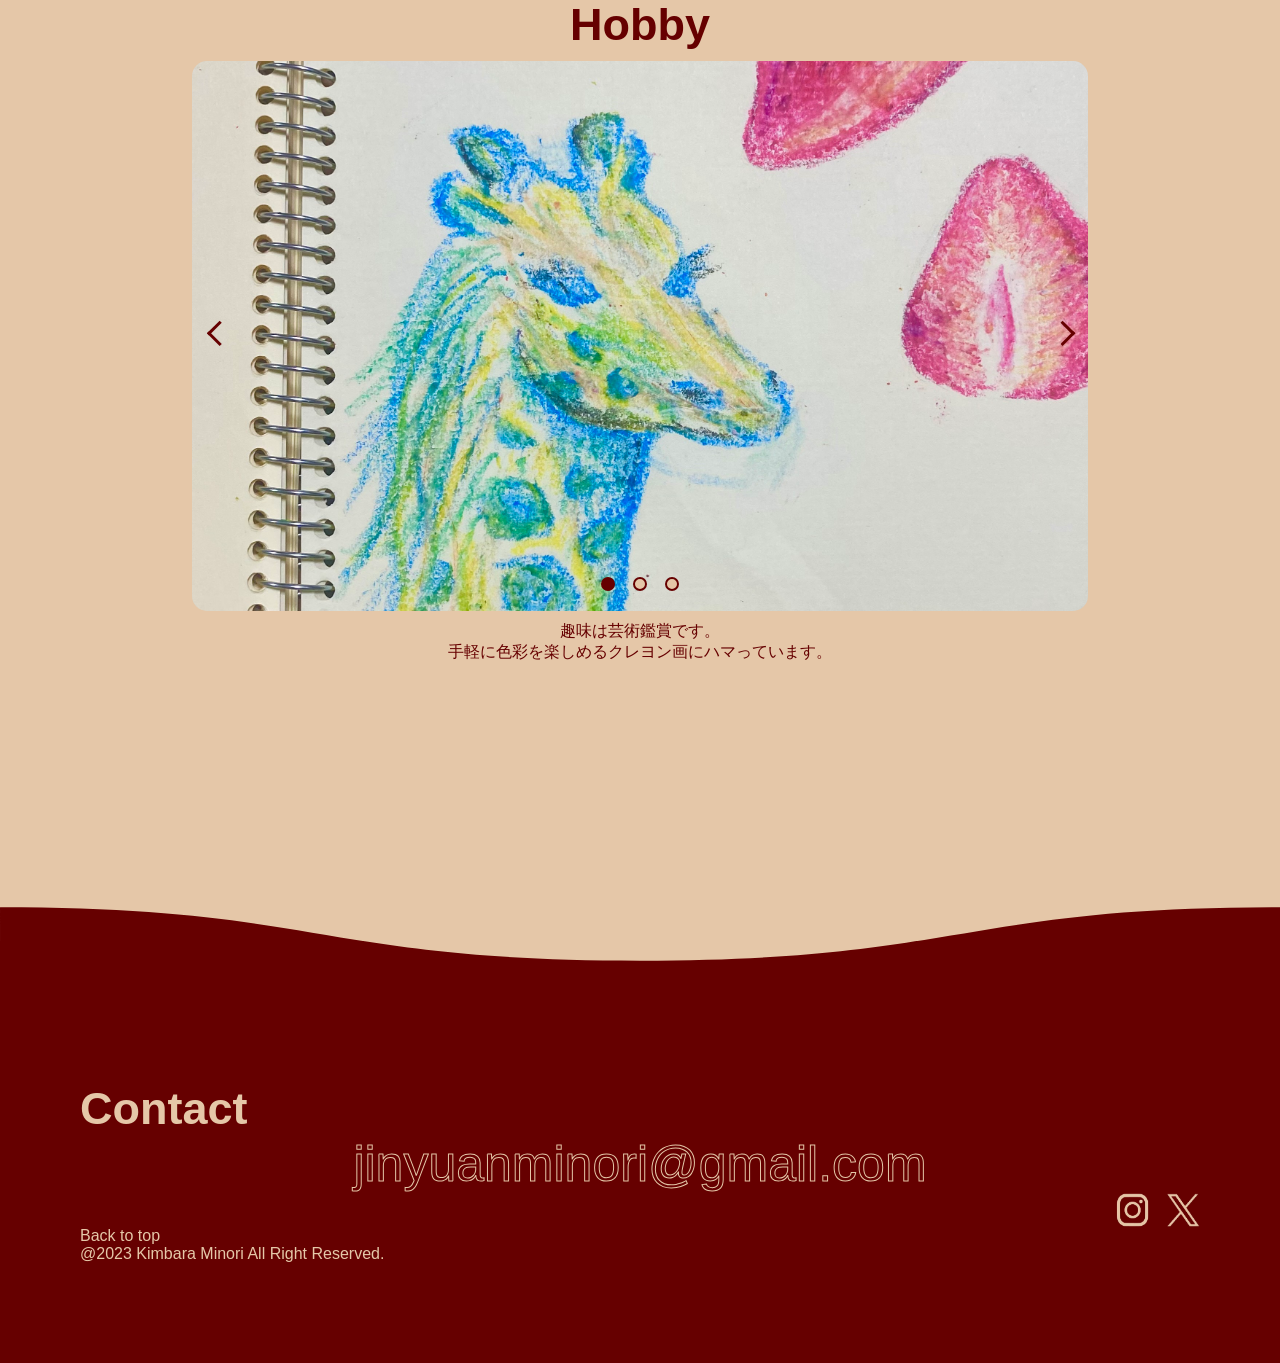
==== commit ef4aecff: "ハンバーガーメニューの修正" ====
--- a/index.html
+++ b/index.html
@@ -14,7 +14,7 @@
     <div class="loader-bg">
       <div class="loader"></div>
     </div>
-    <header class="Header HeaderLayout ">
+    <header class="Header HeaderLayout">
       <div class="HeaderContainer">
         <a class="HeaderLogo"href="#Top" target="_blank"><img alt="ヘッダーロゴ" src="images/pflogo.jpg">
           <img class="HeaderLogo_img__sp"
@@ -42,7 +42,7 @@
           <ul class="HeaderLists" id="Top">
             <a class="HeaderLogo" href="#Top"></a>
             <li class="HeaderList">
-              <a class="HeaderLink"href="#Aboutpage">
+              <a class="HeaderLink"href="#Aboutpage" id="Top">
                 <span>ABOUT</span>
               </a>
             </li>
@@ -66,7 +66,7 @@
 <main>
 
   <div class="FirstView__container"> 
-    <section class="Topimage">
+    <section class="Topimage" id="Toppage">
       <img class="Topimage__main-image Topimage__main-image_sp"
         src="images/sptop.jpg"
         alt="スマホ版画像"
@@ -87,7 +87,7 @@
       <img class="Aboutphoto" src="images/about.jpg" alt="自己紹介画像">
       <div class="About_Title">
         <h2>About me</h2>
-        <p>金原 みのり - Minori Kimbara<br>1999年12月 愛知県生まれ、椙山女学園大学国際コミュニケーション学部卒業。働くことのやりがいを与えたいと思い、総合人材会社に営業職として入社してベンチャー・中小企業を中心に採用支援をする。
+        <p>金原 みのり - Minori Kimbara<br>1999年12月 愛知県豊橋市生まれ、椙山女学園大学国際コミュニケーション学部卒業。働くことのやりがいを与えたいと思い、総合人材会社に営業職として入社してベンチャー・中小企業を中心に採用支援をする。
           <br>求人サイトの営業をしてたこともあり、第三者からの意見や自分のアイデアをそのまま形にできるエンジニア、Webデザイナーを志す。
           <br>2023年2月  progateでプログラミングの勉強を始める
           <br>2023年3月 プログラミングスクールポテパンキャンプ受講開始
@@ -149,7 +149,7 @@
           <a class="X"href="https://twitter.com/Pp_minori2">
           <img alt="X旧Twitter" src="images/Twitter.jpg"></a>
         </div>
-        <a class="footer_link"href="#Top">
+        <a class="footer_link"href="#Toppage">
           <span>Back to top</span>
         </a>
         <p>@2023 Kimbara Minori All Right Reserved.</p>
--- a/style.css
+++ b/style.css
@@ -25,7 +25,7 @@
 
 body {
     -webkit-font-smoothing: antialiased;
-    position: relative;
+    position: absolute;
     overflow-x: hidden;
 }
 
@@ -122,7 +122,7 @@
         position: fixed;
         z-index : 3;
         right : 23px;
-        top   : 23px;
+        top   : 30px;
         width : 42px;
         height: 42px;
         cursor: pointer;
@@ -196,6 +196,7 @@
         list-style-type: none;
         width: 100%;
         transition: .4s all;
+        
     }
 
     nav.globalMenuSp ul li:last-child {
@@ -214,6 +215,7 @@
         text-align: center;
         font-weight: 700;
         font-size: 30px;
+        font-family: 'PT Sans','Noto Sans JP', sans-serif;
     }
 
     nav.globalMenuSp.active {
@@ -232,6 +234,8 @@
     .HeaderLayout {
         background-color: #e5c7a8;
         z-index: 10;
+        max-height: 40px;
+        overflow: hidden;
     }
 }
 
@@ -354,7 +358,13 @@
 .HeaderLogo {
     height: 20px;
     width: auto;
-    display: block;
+}
+
+@media screen and (max-width: 1080px) {
+    .HeaderLogo {
+        height: 35px;
+        margin-bottom: 60px;
+    }
 }
 
 @media screen and (min-width: 768px) {
@@ -681,6 +691,13 @@
     width: 8%;
 }
 
+@media screen and (max-width: 767px) {
+    .github img {
+        display: block;
+        margin: 0 auto;
+    }
+}
+
 .Hobby {
     background-color: #e5c7a8;
     padding-top: 300px;
@@ -723,7 +740,7 @@
 
 .slide {
     width: 350%;
-    height: 100%;
+    height: 120%;
     display: flex;
     transition: all .8s;
 }
@@ -811,6 +828,7 @@
     .slide-wrapper {
         width: 70%;
         height: 550px;
+        border-radius: 15px;
     }
 
     .slide {
@@ -823,7 +841,7 @@
     }
 
     .slide img {
-        max-width: 100%;
+        width: 100%;
         height: auto;
     }
 }
@@ -832,9 +850,10 @@
     .slide-wrapper {
         width: 90%;
         height: 470px;
-    }
-
-    .slide {
+        border-radius: 20px;
+    }
+
+    .slide img {
         width: 300%;
         height: 100%;
     }
@@ -895,6 +914,7 @@
 @media screen and (max-width: 767px) {
     .contact_link {
         font-size: 20px;
+        text-align: center;
     }
 }
 
